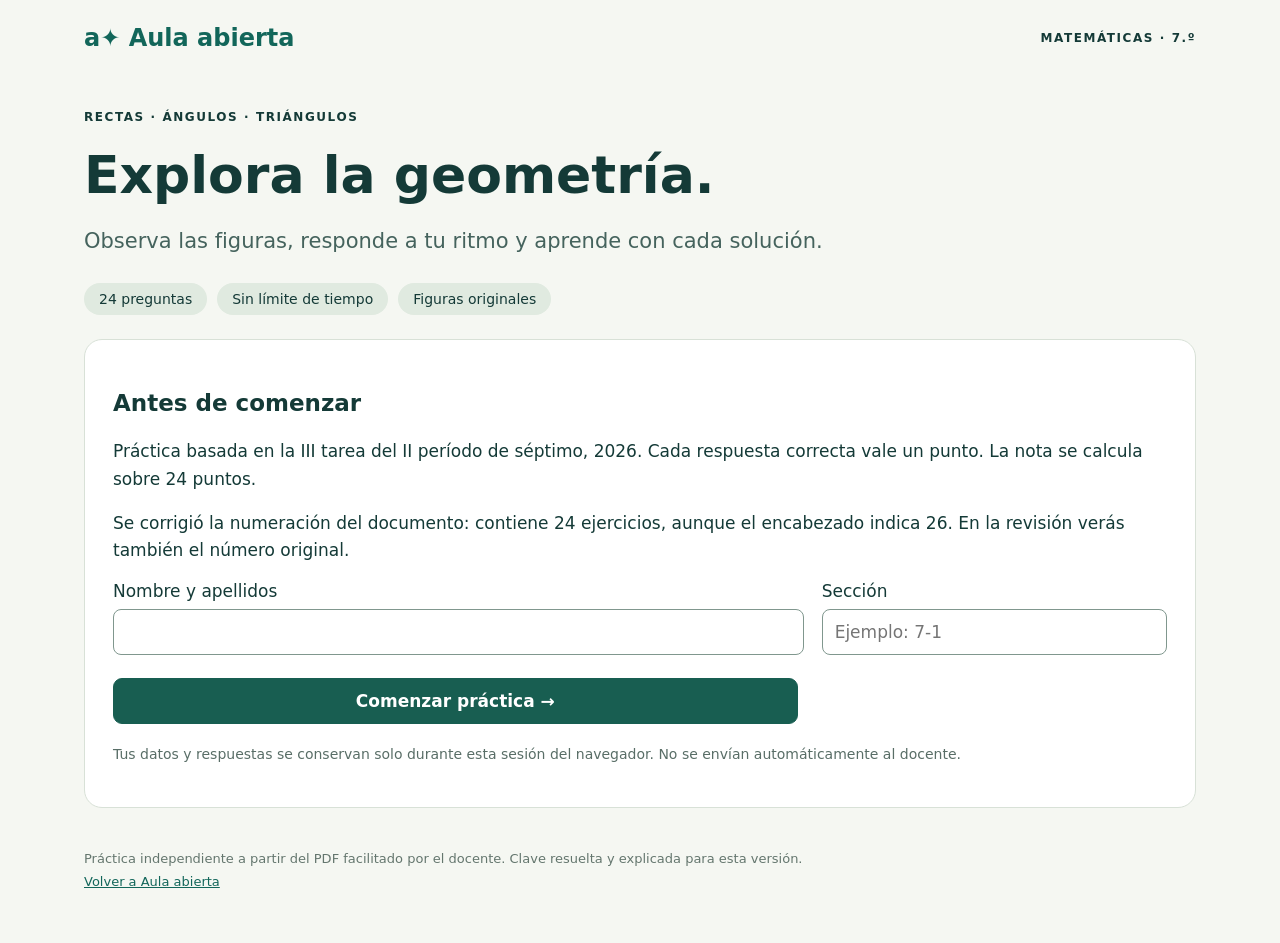
==== geometria-7/index.html @ a13228d6 "Publicar práctica de Geometría de séptimo con 24 ejercicios y soluciones, sin enlace de entrega" ====
<!doctype html><html lang="es"><head><meta charset="utf-8"><meta name="viewport" content="width=device-width,initial-scale=1"><title>Geometría de séptimo · Aula abierta</title><link rel="stylesheet" href="style.css"></head><body><header><a href="../">a✦ Aula abierta</a><span>MATEMÁTICAS · 7.º</span></header><main><section id="intro"><p class="eyebrow">RECTAS · ÁNGULOS · TRIÁNGULOS</p><h1>Explora la geometría.</h1><p class="lead">Observa las figuras, responde a tu ritmo y aprende con cada solución.</p><div class="tags"><span>24 preguntas</span><span>Sin límite de tiempo</span><span>Figuras originales</span></div><div class="card"><h2>Antes de comenzar</h2><p>Práctica basada en la III tarea del II período de séptimo, 2026. Cada respuesta correcta vale un punto. La nota se calcula sobre 24 puntos.</p><p>Se corrigió la numeración del documento: contiene 24 ejercicios, aunque el encabezado indica 26. En la revisión verás también el número original.</p><form id="identity"><label>Nombre y apellidos<input name="student" id="student" autocomplete="name" maxlength="120" required></label><label>Sección<input name="section" id="section" maxlength="30" required placeholder="Ejemplo: 7-1"></label><button type="submit">Comenzar práctica →</button></form><p class="muted">Tus datos y respuestas se conservan solo durante esta sesión del navegador. No se envían automáticamente al docente.</p></div></section><section id="exam" hidden><div class="top"><div><p class="eyebrow">PRÁCTICA DE GEOMETRÍA</p><h1 id="position" tabindex="-1"></h1></div><p id="progress" role="status"></p></div><progress id="bar" max="24"></progress><div class="columns"><article class="card"><h2 id="prompt"></h2><img id="figure" alt="Figura geométrica original de la pregunta"><fieldset id="options"><legend>Selecciona una respuesta</legend></fieldset><div class="nav"><button id="previous" class="secondary">← Anterior</button><button id="next">Siguiente →</button></div></article><aside class="card"><h2>Tu recorrido</h2><div id="grid" aria-label="Preguntas"></div><p class="muted">✓ Respondida · Borde oscuro: pregunta actual</p><button id="finish">Finalizar y calificar</button><p>Podrás revisar las soluciones al terminar.</p></aside></div></section><section id="results" hidden><p class="eyebrow">PRÁCTICA COMPLETADA</p><h1 id="score"></h1><p id="summary" class="lead"></p><div class="card"><h2>Guarda tu resultado</h2><p>Descarga el archivo CSV para conservar tus respuestas y tu nota. Puedes abrirlo en Excel.</p><button id="download">Descargar resultado</button><button id="print" class="secondary">Imprimir / guardar PDF</button></div><h2>Revisa y aprende</h2><div id="review"></div><button id="reset" class="secondary">Borrar datos y comenzar de nuevo</button></section><p id="notice" role="status"></p><footer>Práctica independiente a partir del PDF facilitado por el docente. Clave resuelta y explicada para esta versión.<br><a href="../">Volver a Aula abierta</a></footer></main><dialog id="confirm"><h2>¿Finalizar la práctica?</h2><p id="confirmation"></p><button id="accept">Sí, calificar</button><button id="cancel" class="secondary">Seguir respondiendo</button></dialog><dialog id="reset-dialog"><h2>¿Borrar este intento?</h2><p>Descarga tu resultado antes de continuar. Se borrarán tus datos y respuestas de esta sesión.</p><button id="accept-reset">Borrar y comenzar</button><button id="cancel-reset" class="secondary">Cancelar</button></dialog><script src="data.js"></script><script src="app.js"></script></body></html>
---- geometria-7/style.css ----
:root{font-family:system-ui,-apple-system,sans-serif;color:#143a37;background:#f5f7f2;font-size:17px}*{box-sizing:border-box}body{margin:0}header{max-width:1160px;margin:auto;padding:24px;display:flex;justify-content:space-between;gap:15px;align-items:center}header a{font-size:24px;font-weight:800;text-decoration:none}header span,.eyebrow{font-size:12px;letter-spacing:.13em;font-weight:750}a{color:#12665a}main{max-width:1160px;margin:auto;padding:20px 24px 50px}h1{font-size:clamp(30px,5vw,52px);line-height:1.1;margin:20px 0}h2{font-size:23px;line-height:1.4}p{line-height:1.6}.lead{font-size:21px;color:#45635d}.tags{display:flex;gap:10px;flex-wrap:wrap;margin:24px 0}.tags span{background:#e0eae0;border-radius:30px;padding:8px 15px;font-size:14px}.card{padding:28px;border:1px solid #d8e1d7;background:white;border-radius:18px;margin:20px 0}form{display:grid;grid-template-columns:2fr 1fr;gap:18px}label{display:block}input{display:block;width:100%;font:inherit;padding:12px;border:1px solid #80978e;border-radius:8px;margin-top:8px}button,.button{display:inline-block;font:inherit;font-weight:650;background:#185e51;color:white;border:1px solid #185e51;border-radius:9px;padding:12px 18px;cursor:pointer;text-decoration:none;margin:5px 6px 5px 0}button:disabled{opacity:.45;cursor:default}.secondary{background:white;color:#185e51}.muted{color:#596e67;font-size:14px}.columns{display:grid;grid-template-columns:minmax(0,1fr) 290px;gap:24px}.top{display:flex;justify-content:space-between;align-items:center;gap:16px}.top h1{font-size:32px}progress{width:100%;height:12px;accent-color:#185e51}#figure,.review-figure{display:block;width:auto;max-width:100%;max-height:310px;margin:25px auto;object-fit:contain;min-height:170px}fieldset{border:0;padding:0;margin-top:20px}legend{font-size:14px;color:#596e67;margin-bottom:10px}.choice{display:flex;align-items:center;gap:14px;border:1px solid #cedbd2;padding:15px;border-radius:10px;margin:10px 0;cursor:pointer}.choice:has(input:checked){background:#e7f2e8;border-color:#185e51}.choice input{width:20px;height:20px;margin:0;accent-color:#185e51}.nav{display:flex;justify-content:space-between;gap:10px;margin-top:20px}#grid{display:grid;grid-template-columns:repeat(4,1fr);gap:5px}#grid button{margin:0;padding:10px 2px;background:#f1f5ef;color:#185e51;border-color:transparent;font-size:14px}#grid .answered{background:#d4e8d7}#grid .current{border:2px solid #163d34}footer{margin-top:40px;color:#64766e;font-size:13px;line-height:1.7}.correct{border-left:5px solid #27804e}.incorrect{border-left:5px solid #a84d28}.review-figure{float:right;margin:5px 0 12px 22px;max-width:42%;min-height:0;height:150px}.review-card{overflow:auto}.review-card h3{margin-top:0}.review-card p{margin:9px 0}dialog{border:1px solid #cedbd2;border-radius:16px;max-width:520px;padding:25px}dialog::backdrop{background:#143a3766}:focus-visible{outline:3px solid #c47522;outline-offset:3px}[hidden]{display:none!important}@media(max-width:740px){.columns,form{grid-template-columns:1fr}header span{display:none}main{padding:12px 16px}.card{padding:20px}#grid{grid-template-columns:repeat(6,1fr)}.review-figure{float:none;max-width:100%;margin:15px auto}.top{display:block}}@media print{header,#intro,#exam,button,.button,dialog,footer,#notice{display:none!important}body{background:white;font-size:11px}main{padding:0}#results>.card{display:none}.card{break-inside:avoid;padding:12px;margin:12px 0}h1{font-size:25px}h2{font-size:17px}.review-figure{height:110px}}
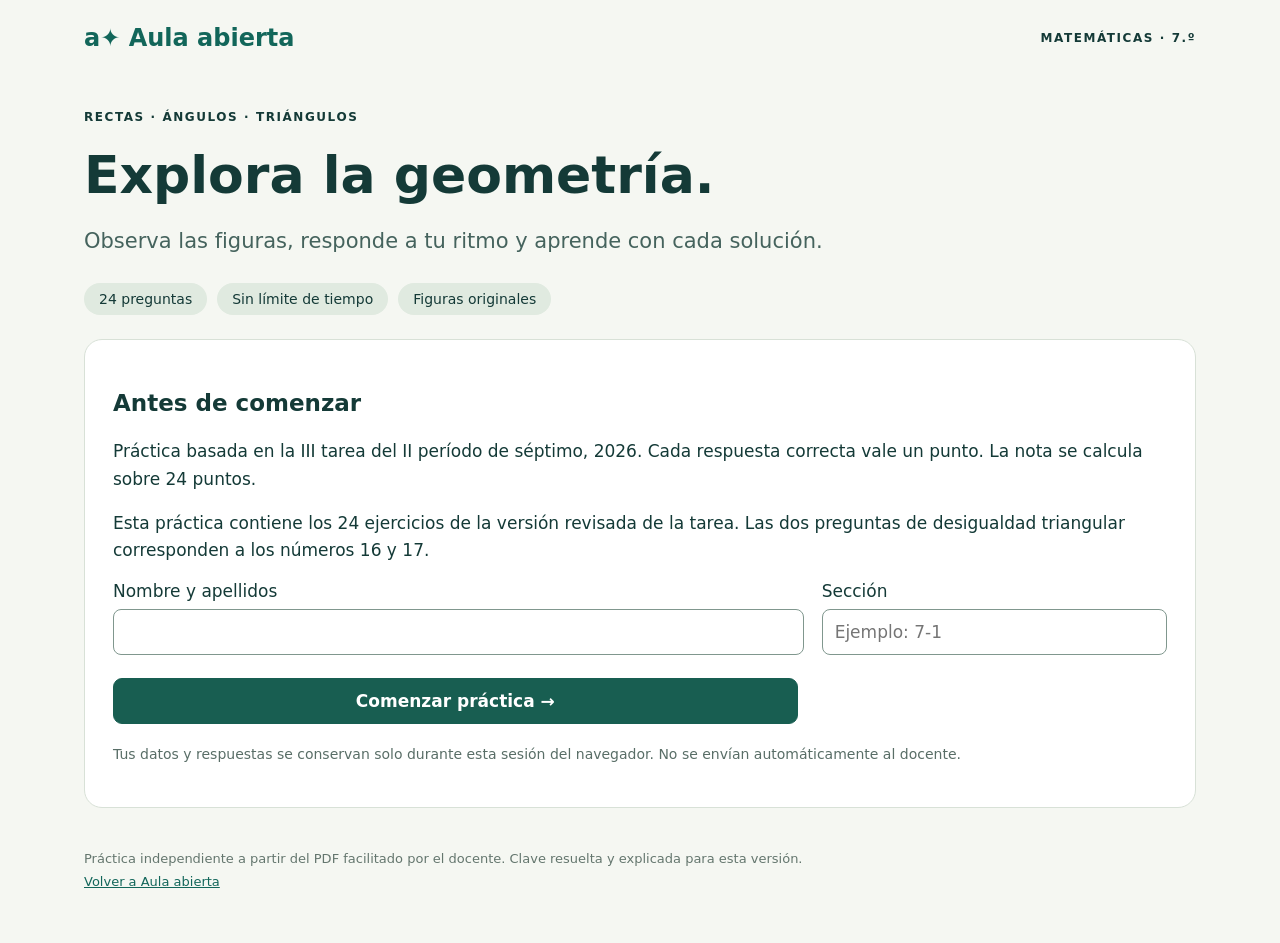
==== commit 126b4122: "Ajustar solo preguntas 10–24 al segundo PDF de Geometría" ====
--- a/geometria-7/index.html
+++ b/geometria-7/index.html
@@ -1 +1 @@
-<!doctype html><html lang="es"><head><meta charset="utf-8"><meta name="viewport" content="width=device-width,initial-scale=1"><title>Geometría de séptimo · Aula abierta</title><link rel="stylesheet" href="style.css"></head><body><header><a href="../">a✦ Aula abierta</a><span>MATEMÁTICAS · 7.º</span></header><main><section id="intro"><p class="eyebrow">RECTAS · ÁNGULOS · TRIÁNGULOS</p><h1>Explora la geometría.</h1><p class="lead">Observa las figuras, responde a tu ritmo y aprende con cada solución.</p><div class="tags"><span>24 preguntas</span><span>Sin límite de tiempo</span><span>Figuras originales</span></div><div class="card"><h2>Antes de comenzar</h2><p>Práctica basada en la III tarea del II período de séptimo, 2026. Cada respuesta correcta vale un punto. La nota se calcula sobre 24 puntos.</p><p>Se corrigió la numeración del documento: contiene 24 ejercicios, aunque el encabezado indica 26. En la revisión verás también el número original.</p><form id="identity"><label>Nombre y apellidos<input name="student" id="student" autocomplete="name" maxlength="120" required></label><label>Sección<input name="section" id="section" maxlength="30" required placeholder="Ejemplo: 7-1"></label><button type="submit">Comenzar práctica →</button></form><p class="muted">Tus datos y respuestas se conservan solo durante esta sesión del navegador. No se envían automáticamente al docente.</p></div></section><section id="exam" hidden><div class="top"><div><p class="eyebrow">PRÁCTICA DE GEOMETRÍA</p><h1 id="position" tabindex="-1"></h1></div><p id="progress" role="status"></p></div><progress id="bar" max="24"></progress><div class="columns"><article class="card"><h2 id="prompt"></h2><img id="figure" alt="Figura geométrica original de la pregunta"><fieldset id="options"><legend>Selecciona una respuesta</legend></fieldset><div class="nav"><button id="previous" class="secondary">← Anterior</button><button id="next">Siguiente →</button></div></article><aside class="card"><h2>Tu recorrido</h2><div id="grid" aria-label="Preguntas"></div><p class="muted">✓ Respondida · Borde oscuro: pregunta actual</p><button id="finish">Finalizar y calificar</button><p>Podrás revisar las soluciones al terminar.</p></aside></div></section><section id="results" hidden><p class="eyebrow">PRÁCTICA COMPLETADA</p><h1 id="score"></h1><p id="summary" class="lead"></p><div class="card"><h2>Guarda tu resultado</h2><p>Descarga el archivo CSV para conservar tus respuestas y tu nota. Puedes abrirlo en Excel.</p><button id="download">Descargar resultado</button><button id="print" class="secondary">Imprimir / guardar PDF</button></div><h2>Revisa y aprende</h2><div id="review"></div><button id="reset" class="secondary">Borrar datos y comenzar de nuevo</button></section><p id="notice" role="status"></p><footer>Práctica independiente a partir del PDF facilitado por el docente. Clave resuelta y explicada para esta versión.<br><a href="../">Volver a Aula abierta</a></footer></main><dialog id="confirm"><h2>¿Finalizar la práctica?</h2><p id="confirmation"></p><button id="accept">Sí, calificar</button><button id="cancel" class="secondary">Seguir respondiendo</button></dialog><dialog id="reset-dialog"><h2>¿Borrar este intento?</h2><p>Descarga tu resultado antes de continuar. Se borrarán tus datos y respuestas de esta sesión.</p><button id="accept-reset">Borrar y comenzar</button><button id="cancel-reset" class="secondary">Cancelar</button></dialog><script src="data.js"></script><script src="app.js"></script></body></html>
+<!doctype html><html lang="es"><head><meta charset="utf-8"><meta name="viewport" content="width=device-width,initial-scale=1"><title>Geometría de séptimo · Aula abierta</title><link rel="stylesheet" href="style.css"></head><body><header><a href="../">a✦ Aula abierta</a><span>MATEMÁTICAS · 7.º</span></header><main><section id="intro"><p class="eyebrow">RECTAS · ÁNGULOS · TRIÁNGULOS</p><h1>Explora la geometría.</h1><p class="lead">Observa las figuras, responde a tu ritmo y aprende con cada solución.</p><div class="tags"><span>24 preguntas</span><span>Sin límite de tiempo</span><span>Figuras originales</span></div><div class="card"><h2>Antes de comenzar</h2><p>Práctica basada en la III tarea del II período de séptimo, 2026. Cada respuesta correcta vale un punto. La nota se calcula sobre 24 puntos.</p><p>Esta práctica contiene los 24 ejercicios de la versión revisada de la tarea. Las dos preguntas de desigualdad triangular corresponden a los números 16 y 17.</p><form id="identity"><label>Nombre y apellidos<input name="student" id="student" autocomplete="name" maxlength="120" required></label><label>Sección<input name="section" id="section" maxlength="30" required placeholder="Ejemplo: 7-1"></label><button type="submit">Comenzar práctica →</button></form><p class="muted">Tus datos y respuestas se conservan solo durante esta sesión del navegador. No se envían automáticamente al docente.</p></div></section><section id="exam" hidden><div class="top"><div><p class="eyebrow">PRÁCTICA DE GEOMETRÍA</p><h1 id="position" tabindex="-1"></h1></div><p id="progress" role="status"></p></div><progress id="bar" max="24"></progress><div class="columns"><article class="card"><h2 id="prompt"></h2><img id="figure" alt="Figura geométrica original de la pregunta"><fieldset id="options"><legend>Selecciona una respuesta</legend></fieldset><div class="nav"><button id="previous" class="secondary">← Anterior</button><button id="next">Siguiente →</button></div></article><aside class="card"><h2>Tu recorrido</h2><div id="grid" aria-label="Preguntas"></div><p class="muted">✓ Respondida · Borde oscuro: pregunta actual</p><button id="finish">Finalizar y calificar</button><p>Podrás revisar las soluciones al terminar.</p></aside></div></section><section id="results" hidden><p class="eyebrow">PRÁCTICA COMPLETADA</p><h1 id="score"></h1><p id="summary" class="lead"></p><div class="card"><h2>Guarda tu resultado</h2><p>Descarga el archivo CSV para conservar tus respuestas y tu nota. Puedes abrirlo en Excel.</p><button id="download">Descargar resultado</button><button id="print" class="secondary">Imprimir / guardar PDF</button></div><h2>Revisa y aprende</h2><div id="review"></div><button id="reset" class="secondary">Borrar datos y comenzar de nuevo</button></section><p id="notice" role="status"></p><footer>Práctica independiente a partir del PDF facilitado por el docente. Clave resuelta y explicada para esta versión.<br><a href="../">Volver a Aula abierta</a></footer></main><dialog id="confirm"><h2>¿Finalizar la práctica?</h2><p id="confirmation"></p><button id="accept">Sí, calificar</button><button id="cancel" class="secondary">Seguir respondiendo</button></dialog><dialog id="reset-dialog"><h2>¿Borrar este intento?</h2><p>Descarga tu resultado antes de continuar. Se borrarán tus datos y respuestas de esta sesión.</p><button id="accept-reset">Borrar y comenzar</button><button id="cancel-reset" class="secondary">Cancelar</button></dialog><script src="data.js?v=2"></script><script src="app.js?v=2"></script></body></html>
